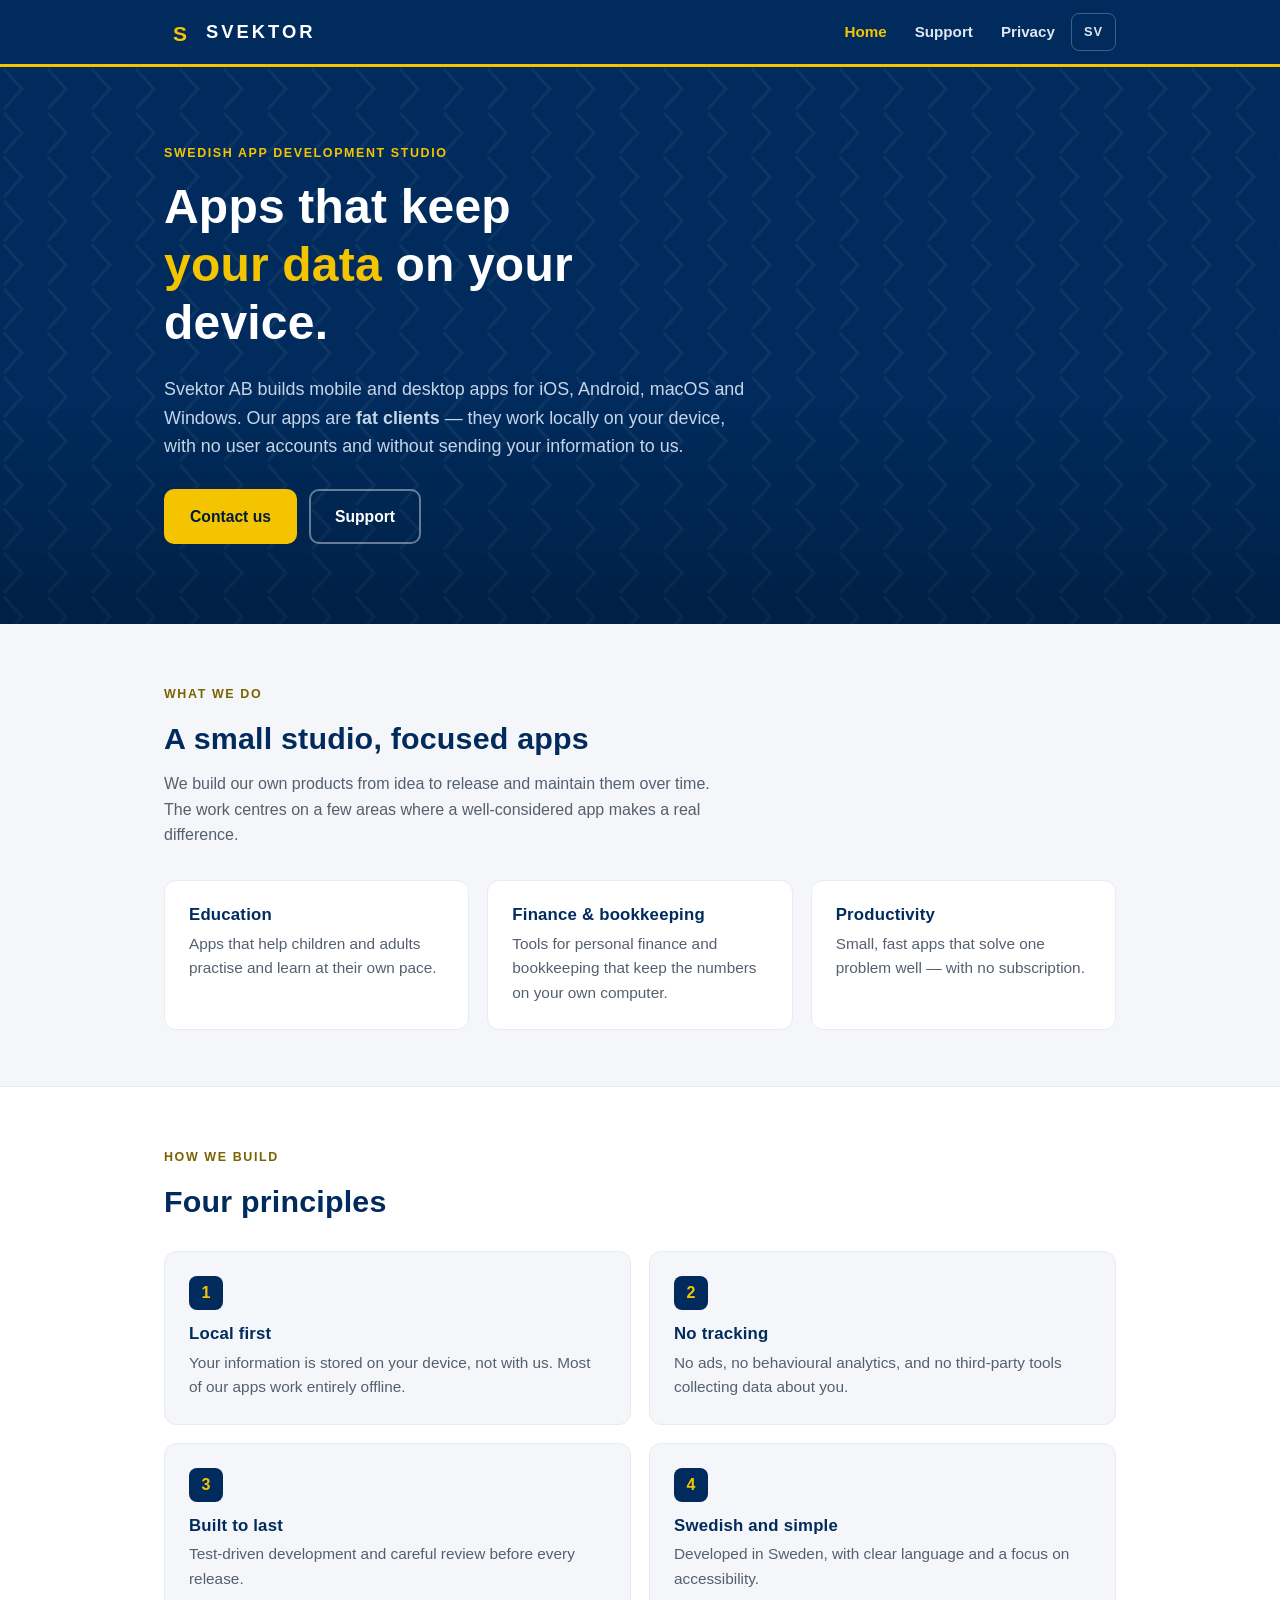
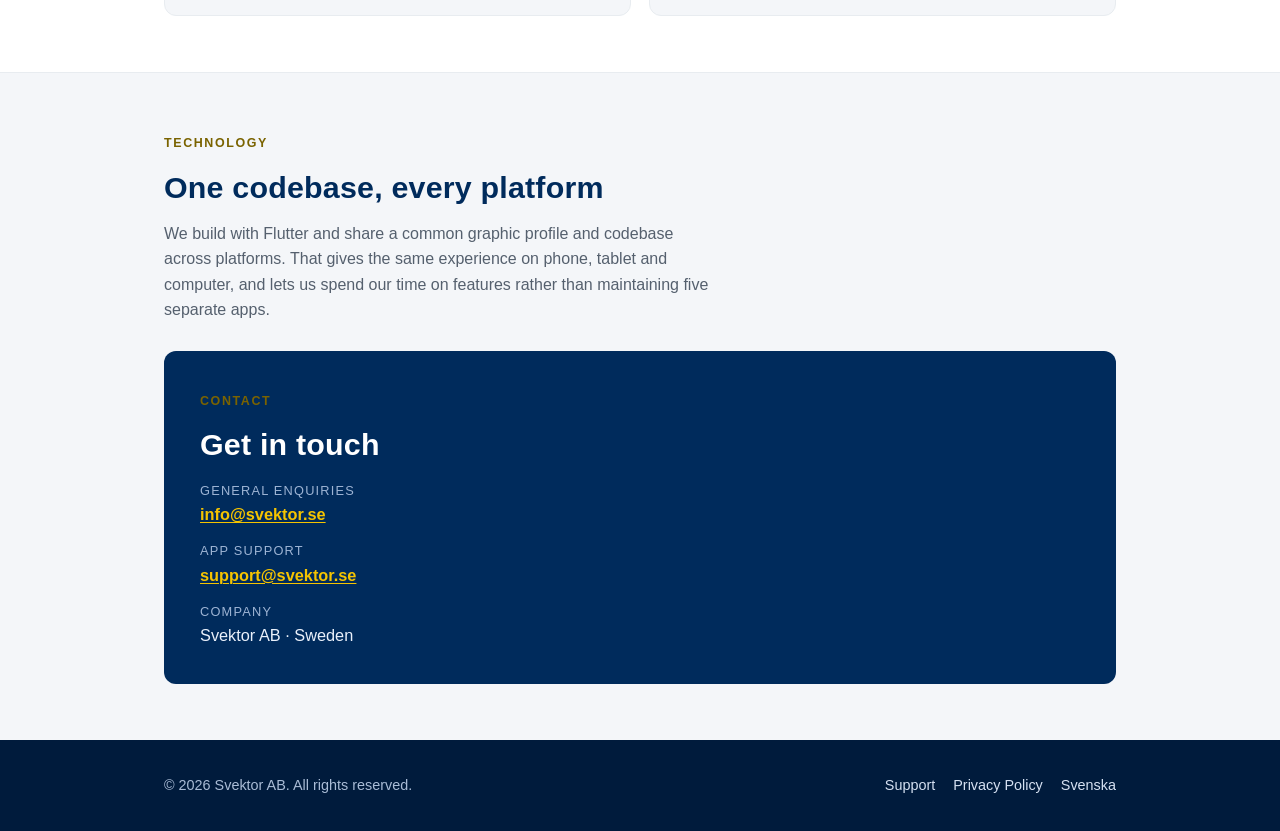
==== en/index.html @ 7b8a9fdf "Bygg om svektor.se till professionell företagssajt Ersätter platshållarsidan med en flersidig, tvåsp" ====
<!DOCTYPE html>
<html lang="en">
<head>
<meta charset="UTF-8">
<meta name="viewport" content="width=device-width, initial-scale=1">
<title>Svektor AB — App Development Studio</title>
<meta name="description" content="Svektor AB is a Swedish app development studio. We build mobile and desktop apps that run locally on your device — no accounts, no tracking, no cloud.">
<link rel="canonical" href="https://svektor.se/en/">
<link rel="icon" href="/favicon.svg" type="image/svg+xml">
<link rel="alternate" hreflang="sv" href="https://svektor.se/">
<link rel="alternate" hreflang="en" href="https://svektor.se/en/">
<link rel="stylesheet" href="/assets/style.css">
<meta property="og:title" content="Svektor AB — App Development Studio">
<meta property="og:description" content="A Swedish app development studio. Apps that run locally on your device — no accounts, no tracking.">
<meta property="og:type" content="website">
<meta property="og:url" content="https://svektor.se/en/">
<meta property="og:locale" content="en_GB">
</head>
<body>

<header class="site-header">
  <div class="wrap">
    <a class="brand" href="/en/" aria-label="Svektor AB, home">
      <img class="brand-mark" src="/favicon.svg" alt="" width="32" height="32">
      <span class="brand-name">SVEKTOR</span>
    </a>
    <nav class="site-nav" aria-label="Main menu">
      <a href="/en/" aria-current="page">Home</a>
      <a href="/en/support.html">Support</a>
      <a href="/en/privacy.html">Privacy</a>
      <a class="lang" href="/" hreflang="sv">SV</a>
    </nav>
  </div>
</header>

<main>
  <section class="hero">
    <div class="wrap">
      <span class="eyebrow">Swedish app development studio</span>
      <h1>Apps that keep <span class="accent">your data</span> on your device.</h1>
      <p>
        Svektor AB builds mobile and desktop apps for iOS, Android, macOS and Windows.
        Our apps are <strong>fat clients</strong> — they work locally on your device,
        with no user accounts and without sending your information to us.
      </p>
      <div class="cta-row">
        <a class="btn btn-primary" href="mailto:info@svektor.se">Contact us</a>
        <a class="btn btn-ghost" href="/en/support.html">Support</a>
      </div>
    </div>
  </section>

  <section>
    <div class="wrap">
      <span class="eyebrow">What we do</span>
      <h2>A small studio, focused apps</h2>
      <p class="section-lead">
        We build our own products from idea to release and maintain them over time. The
        work centres on a few areas where a well-considered app makes a real difference.
      </p>
      <div class="grid">
        <div class="card">
          <h3>Education</h3>
          <p>Apps that help children and adults practise and learn at their own pace.</p>
        </div>
        <div class="card">
          <h3>Finance &amp; bookkeeping</h3>
          <p>Tools for personal finance and bookkeeping that keep the numbers on your own computer.</p>
        </div>
        <div class="card">
          <h3>Productivity</h3>
          <p>Small, fast apps that solve one problem well — with no subscription.</p>
        </div>
      </div>
    </div>
  </section>

  <section class="tint">
    <div class="wrap">
      <span class="eyebrow">How we build</span>
      <h2>Four principles</h2>
      <div class="grid two">
        <div class="card">
          <span class="num">1</span>
          <h3>Local first</h3>
          <p>Your information is stored on your device, not with us. Most of our apps work entirely offline.</p>
        </div>
        <div class="card">
          <span class="num">2</span>
          <h3>No tracking</h3>
          <p>No ads, no behavioural analytics, and no third-party tools collecting data about you.</p>
        </div>
        <div class="card">
          <span class="num">3</span>
          <h3>Built to last</h3>
          <p>Test-driven development and careful review before every release.</p>
        </div>
        <div class="card">
          <span class="num">4</span>
          <h3>Swedish and simple</h3>
          <p>Developed in Sweden, with clear language and a focus on accessibility.</p>
        </div>
      </div>
    </div>
  </section>

  <section>
    <div class="wrap">
      <span class="eyebrow">Technology</span>
      <h2>One codebase, every platform</h2>
      <p class="section-lead">
        We build with Flutter and share a common graphic profile and codebase across
        platforms. That gives the same experience on phone, tablet and computer, and lets
        us spend our time on features rather than maintaining five separate apps.
      </p>

      <div class="contact-box">
        <span class="eyebrow">Contact</span>
        <h2>Get in touch</h2>
        <div class="contact-list">
          <div><span>General enquiries</span><a href="mailto:info@svektor.se">info@svektor.se</a></div>
          <div><span>App support</span><a href="mailto:support@svektor.se">support@svektor.se</a></div>
          <div><span>Company</span>Svektor AB · Sweden</div>
        </div>
      </div>
    </div>
  </section>
</main>

<footer class="site-footer">
  <div class="wrap">
    <span>© 2026 Svektor AB. All rights reserved.</span>
    <nav aria-label="Footer">
      <a href="/en/support.html">Support</a>
      <a href="/en/privacy.html">Privacy Policy</a>
      <a href="/">Svenska</a>
    </nav>
  </div>
</footer>

</body>
</html>
---- assets/style.css ----
/* Svektor AB — company site
   Graphic profile shared with the apps:
   navy #002B5C, signal yellow #F5C400, off-white #F4F6F9, hairline #E8ECF0 */

:root {
  --navy: #002B5C;
  --navy-deep: #001B3C;
  --yellow: #F5C400;
  --ink: #1A2431;
  --muted: #55606E;
  --bg: #F4F6F9;
  --card: #FFFFFF;
  --line: #E8ECF0;
  --radius: 12px;
  --maxw: 1000px;
  --font: -apple-system, BlinkMacSystemFont, "Segoe UI", Roboto, Helvetica, Arial, sans-serif;
  color-scheme: light;
}

* { box-sizing: border-box; }

html { scroll-behavior: smooth; }

body {
  margin: 0;
  font-family: var(--font);
  color: var(--ink);
  background: var(--bg);
  line-height: 1.6;
  -webkit-font-smoothing: antialiased;
}

h1, h2, h3 {
  line-height: 1.2;
  font-weight: 800;
  letter-spacing: 0.2px;
  color: var(--navy);
  margin: 0 0 .5em;
}

h1 { font-size: clamp(1.9rem, 4.5vw, 3rem); }
h2 { font-size: clamp(1.35rem, 2.8vw, 1.9rem); }
h3 { font-size: 1.05rem; }

p { margin: 0 0 1rem; }

a { color: var(--navy); text-decoration-thickness: 1px; text-underline-offset: 2px; }
a:hover { color: #003c82; }

:focus-visible {
  outline: 3px solid var(--yellow);
  outline-offset: 2px;
  border-radius: 3px;
}

.wrap { max-width: var(--maxw); margin: 0 auto; padding: 0 24px; }

.eyebrow {
  display: inline-block;
  font-size: .78rem;
  font-weight: 800;
  letter-spacing: 1.6px;
  text-transform: uppercase;
  color: #7a6300;
  margin-bottom: .9rem;
}
.hero .eyebrow { color: var(--yellow); }

/* ---------- Header ---------- */
.site-header {
  position: sticky;
  top: 0;
  z-index: 20;
  background: var(--navy);
  border-bottom: 3px solid var(--yellow);
}
.site-header .wrap {
  display: flex;
  align-items: center;
  justify-content: space-between;
  gap: 16px;
  min-height: 64px;
  flex-wrap: wrap;
}
.brand {
  display: inline-flex;
  align-items: center;
  gap: 10px;
  text-decoration: none;
}
.brand-mark { width: 32px; height: 32px; display: block; border-radius: 8px; }
.brand-name {
  color: #fff;
  font-weight: 800;
  font-size: 1.15rem;
  letter-spacing: 3px;
}
.site-nav {
  display: flex;
  align-items: center;
  gap: 4px;
  flex-wrap: wrap;
}
.site-nav a {
  color: #dfe7f2;
  text-decoration: none;
  font-weight: 600;
  font-size: .95rem;
  padding: 8px 12px;
  border-radius: 8px;
}
.site-nav a:hover { color: #fff; background: rgba(255,255,255,.08); }
.site-nav a[aria-current="page"] { color: var(--yellow); }
.site-nav a.lang {
  border: 1px solid rgba(255,255,255,.25);
  letter-spacing: 1px;
  font-size: .8rem;
}

/* ---------- Hero ---------- */
.hero {
  background: var(--navy);
  background-image:
    linear-gradient(180deg, rgba(0,0,0,0) 60%, rgba(0,0,0,.25)),
    url("data:image/svg+xml,%3Csvg xmlns='http://www.w3.org/2000/svg' width='44' height='44'%3E%3Cpath d='M4 2l18 20L4 42' fill='none' stroke='%23ffffff' stroke-opacity='0.05' stroke-width='3'/%3E%3C/svg%3E");
  color: #eaf1fb;
  padding: 72px 0 80px;
}
.hero h1 { color: #fff; max-width: 16ch; }
.hero h1 .accent { color: var(--yellow); }
.hero p {
  font-size: 1.12rem;
  color: #c6d4e8;
  max-width: 60ch;
}
.cta-row {
  display: flex;
  flex-wrap: wrap;
  gap: 12px;
  margin-top: 28px;
}
.btn {
  display: inline-block;
  padding: 13px 24px;
  border-radius: 10px;
  font-weight: 700;
  font-size: .98rem;
  text-decoration: none;
  border: 2px solid transparent;
}
.btn-primary { background: var(--yellow); color: var(--navy-deep); }
.btn-primary:hover { background: #ffd21f; color: var(--navy-deep); }
.btn-ghost { border-color: rgba(255,255,255,.4); color: #fff; }
.btn-ghost:hover { border-color: #fff; background: rgba(255,255,255,.08); color: #fff; }

/* ---------- Sections ---------- */
section { padding: 56px 0; }
section.tint { background: #fff; border-block: 1px solid var(--line); }
.section-lead { max-width: 62ch; color: var(--muted); }

.grid {
  display: grid;
  gap: 18px;
  grid-template-columns: repeat(auto-fit, minmax(240px, 1fr));
  margin-top: 32px;
}
.grid.two { grid-template-columns: repeat(2, 1fr); }
@media (max-width: 620px) { .grid.two { grid-template-columns: 1fr; } }
.card {
  background: var(--card);
  border: 1px solid var(--line);
  border-radius: var(--radius);
  padding: 24px;
}
section.tint .card { background: var(--bg); }
.card h3 { margin-bottom: .4rem; }
.card p { color: var(--muted); margin: 0; font-size: .96rem; }
.card .num {
  display: inline-flex;
  align-items: center;
  justify-content: center;
  width: 34px; height: 34px;
  border-radius: 8px;
  background: var(--navy);
  color: var(--yellow);
  font-weight: 800;
  margin-bottom: 14px;
}

/* ---------- Contact ---------- */
.contact-box {
  background: var(--navy);
  color: #eaf1fb;
  border-radius: var(--radius);
  padding: 36px;
  margin-top: 28px;
}
.contact-box h2 { color: #fff; }
.contact-box a { color: var(--yellow); font-weight: 700; }
.contact-list { display: grid; gap: 14px; margin-top: 18px; }
.contact-list div { font-size: 1.02rem; }
.contact-list span { display: block; font-size: .8rem; letter-spacing: 1.2px; text-transform: uppercase; color: #9db4d4; }

/* ---------- Prose (support / privacy) ---------- */
.prose { max-width: 74ch; }
.prose h2 { margin-top: 2.2rem; }
.prose h3 { margin-top: 1.6rem; color: var(--ink); }
.prose ul { padding-left: 1.2rem; }
.prose li { margin-bottom: .4rem; }
.prose .updated {
  font-size: .9rem;
  color: var(--muted);
  border-left: 3px solid var(--yellow);
  padding-left: 12px;
}
.callout {
  background: #fff;
  border: 1px solid var(--line);
  border-left: 4px solid var(--yellow);
  border-radius: 8px;
  padding: 16px 18px;
  margin: 1.5rem 0;
}
.callout p { margin: 0; color: var(--muted); }

/* ---------- Footer ---------- */
.site-footer {
  background: var(--navy-deep);
  color: #a9bcd6;
  padding: 34px 0;
  font-size: .9rem;
}
.site-footer .wrap {
  display: flex;
  flex-wrap: wrap;
  gap: 10px 24px;
  align-items: center;
  justify-content: space-between;
}
.site-footer a { color: #d5e1f2; text-decoration: none; }
.site-footer a:hover { text-decoration: underline; }
.site-footer nav { display: flex; gap: 18px; flex-wrap: wrap; }

@media (max-width: 560px) {
  .brand-name { letter-spacing: 2px; font-size: 1.05rem; }
  section { padding: 44px 0; }
  .hero { padding: 56px 0 60px; }
  .contact-box, .card { padding: 20px; }
}

@media (prefers-reduced-motion: reduce) {
  html { scroll-behavior: auto; }
}
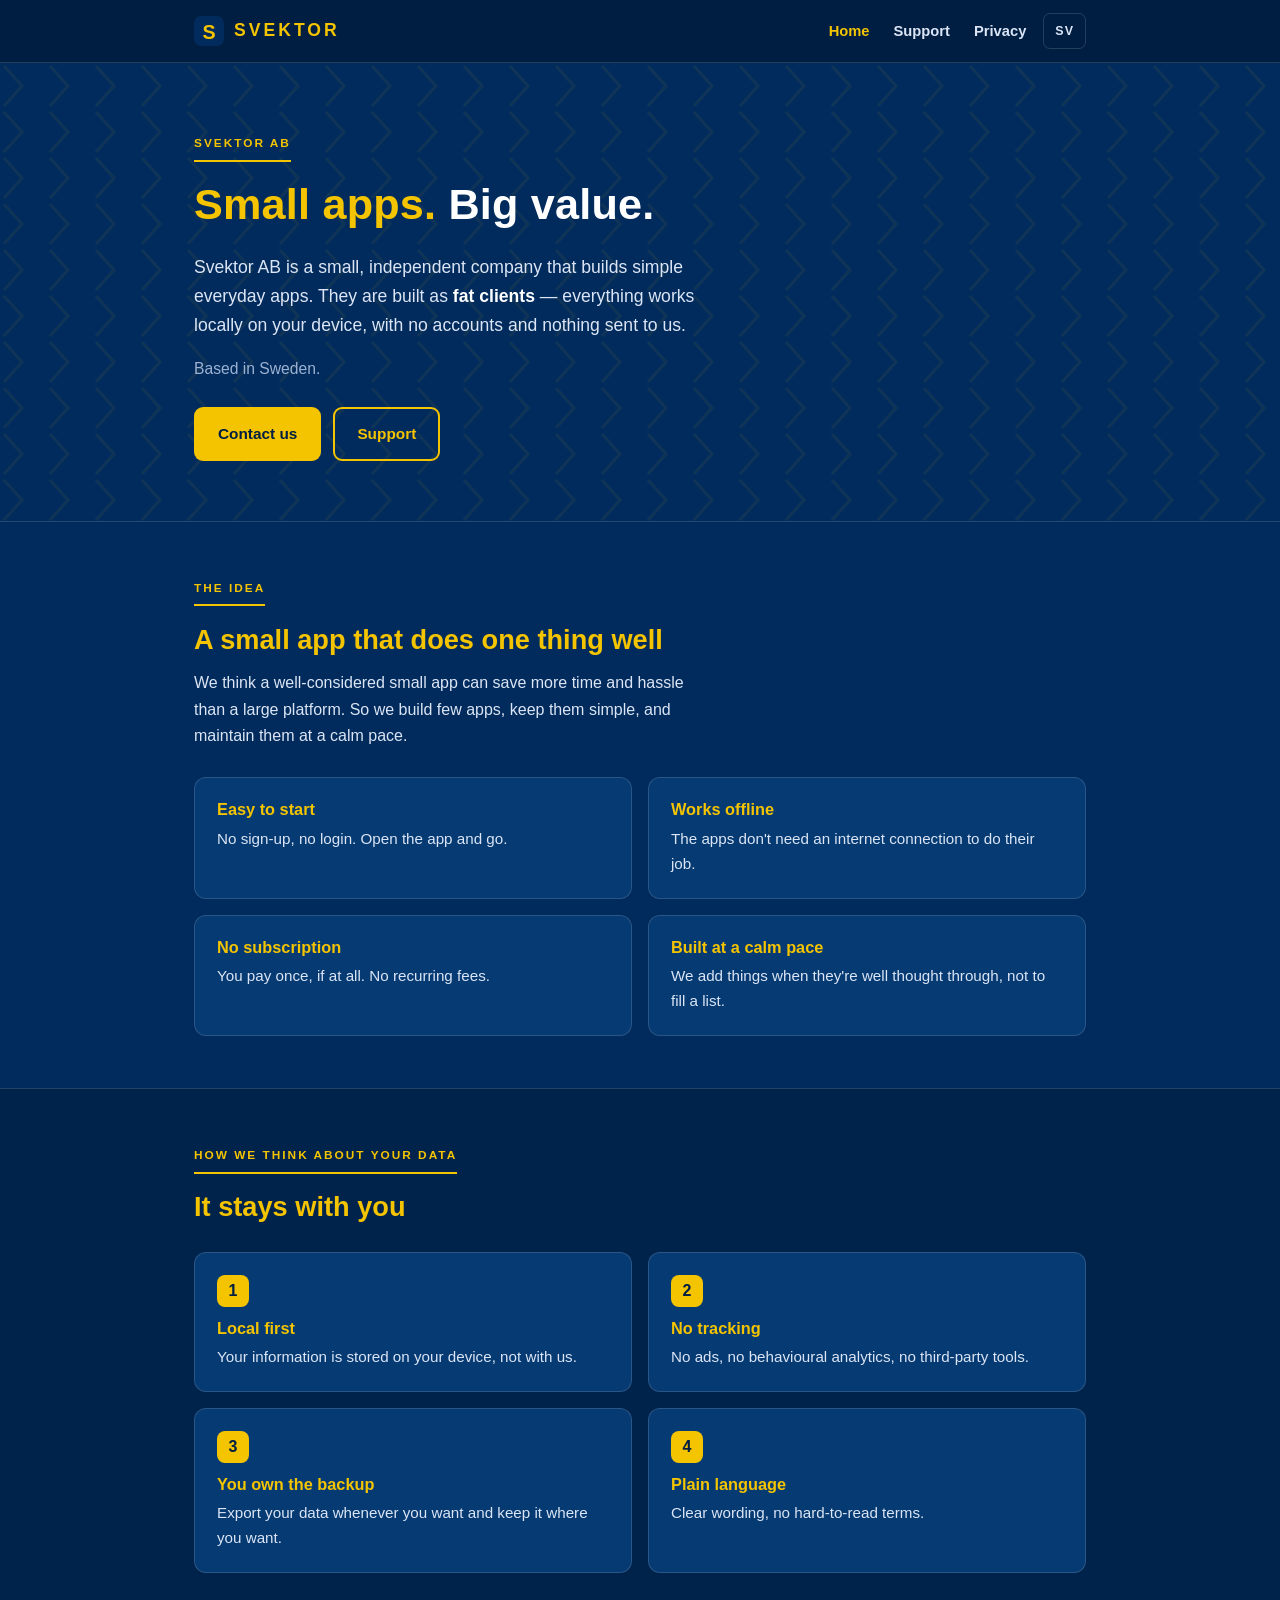
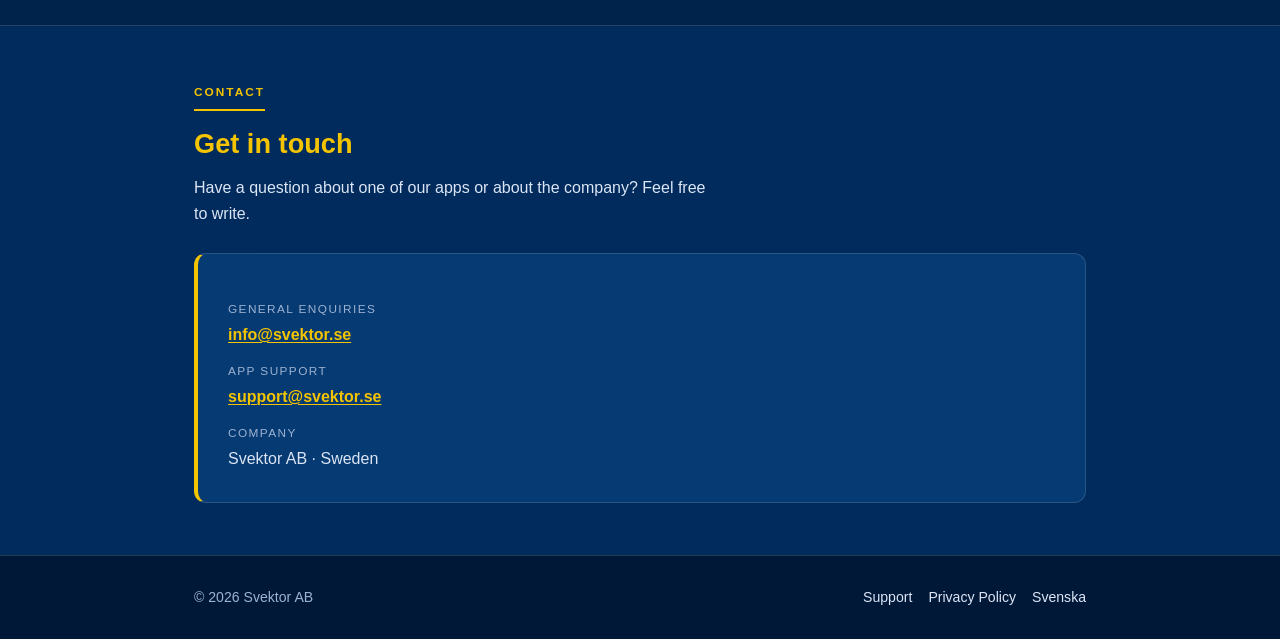
==== commit 0762f7e4: "Gör om sajten: navy/gul appprofil, anspråkslös ton, inga appnamn - Hela sajten på marinblå bakgrund " ====
--- a/en/index.html
+++ b/en/index.html
@@ -3,15 +3,15 @@
 <head>
 <meta charset="UTF-8">
 <meta name="viewport" content="width=device-width, initial-scale=1">
-<title>Svektor AB — App Development Studio</title>
-<meta name="description" content="Svektor AB is a Swedish app development studio. We build mobile and desktop apps that run locally on your device — no accounts, no tracking, no cloud.">
+<title>Svektor AB — Small apps, big value</title>
+<meta name="description" content="Svektor AB is a small, independent company that builds small apps. They run locally on your device — no accounts, no tracking, no cloud.">
 <link rel="canonical" href="https://svektor.se/en/">
 <link rel="icon" href="/favicon.svg" type="image/svg+xml">
 <link rel="alternate" hreflang="sv" href="https://svektor.se/">
 <link rel="alternate" hreflang="en" href="https://svektor.se/en/">
 <link rel="stylesheet" href="/assets/style.css">
-<meta property="og:title" content="Svektor AB — App Development Studio">
-<meta property="og:description" content="A Swedish app development studio. Apps that run locally on your device — no accounts, no tracking.">
+<meta property="og:title" content="Svektor AB — Small apps, big value">
+<meta property="og:description" content="A small, independent company that builds small apps. Everything runs locally on your device.">
 <meta property="og:type" content="website">
 <meta property="og:url" content="https://svektor.se/en/">
 <meta property="og:locale" content="en_GB">
@@ -21,7 +21,7 @@
 <header class="site-header">
   <div class="wrap">
     <a class="brand" href="/en/" aria-label="Svektor AB, home">
-      <img class="brand-mark" src="/favicon.svg" alt="" width="32" height="32">
+      <img class="brand-mark" src="/favicon.svg" alt="" width="30" height="30">
       <span class="brand-name">SVEKTOR</span>
     </a>
     <nav class="site-nav" aria-label="Main menu">
@@ -36,13 +36,14 @@
 <main>
   <section class="hero">
     <div class="wrap">
-      <span class="eyebrow">Swedish app development studio</span>
-      <h1>Apps that keep <span class="accent">your data</span> on your device.</h1>
+      <span class="eyebrow">Svektor AB</span>
+      <h1>Small apps. <span class="accent">Big value.</span></h1>
       <p>
-        Svektor AB builds mobile and desktop apps for iOS, Android, macOS and Windows.
-        Our apps are <strong>fat clients</strong> — they work locally on your device,
-        with no user accounts and without sending your information to us.
+        Svektor AB is a small, independent company that builds simple everyday apps.
+        They are built as <strong>fat clients</strong> — everything works locally on
+        your device, with no accounts and nothing sent to us.
       </p>
+      <p class="sub">Based in Sweden.</p>
       <div class="cta-row">
         <a class="btn btn-primary" href="mailto:info@svektor.se">Contact us</a>
         <a class="btn btn-ghost" href="/en/support.html">Support</a>
@@ -52,53 +53,57 @@
 
   <section>
     <div class="wrap">
-      <span class="eyebrow">What we do</span>
-      <h2>A small studio, focused apps</h2>
+      <span class="eyebrow">The idea</span>
+      <h2>A small app that does one thing well</h2>
       <p class="section-lead">
-        We build our own products from idea to release and maintain them over time. The
-        work centres on a few areas where a well-considered app makes a real difference.
+        We think a well-considered small app can save more time and hassle than a large
+        platform. So we build few apps, keep them simple, and maintain them at a calm pace.
       </p>
-      <div class="grid">
+      <div class="grid two">
         <div class="card">
-          <h3>Education</h3>
-          <p>Apps that help children and adults practise and learn at their own pace.</p>
+          <h3>Easy to start</h3>
+          <p>No sign-up, no login. Open the app and go.</p>
         </div>
         <div class="card">
-          <h3>Finance &amp; bookkeeping</h3>
-          <p>Tools for personal finance and bookkeeping that keep the numbers on your own computer.</p>
+          <h3>Works offline</h3>
+          <p>The apps don't need an internet connection to do their job.</p>
         </div>
         <div class="card">
-          <h3>Productivity</h3>
-          <p>Small, fast apps that solve one problem well — with no subscription.</p>
+          <h3>No subscription</h3>
+          <p>You pay once, if at all. No recurring fees.</p>
+        </div>
+        <div class="card">
+          <h3>Built at a calm pace</h3>
+          <p>We add things when they're well thought through, not to fill a list.</p>
         </div>
       </div>
     </div>
   </section>
 
-  <section class="tint">
+  <section class="alt">
     <div class="wrap">
-      <span class="eyebrow">How we build</span>
-      <h2>Four principles</h2>
+      <span class="eyebrow">How we think about your data</span>
+      <h2>It stays with you</h2>
       <div class="grid two">
         <div class="card">
           <span class="num">1</span>
           <h3>Local first</h3>
-          <p>Your information is stored on your device, not with us. Most of our apps work entirely offline.</p>
+          <p>Your information is stored on your device, not with us.</p>
         </div>
         <div class="card">
           <span class="num">2</span>
           <h3>No tracking</h3>
-          <p>No ads, no behavioural analytics, and no third-party tools collecting data about you.</p>
+          <p>No ads, no behavioural analytics, no third-party tools.</p>
         </div>
         <div class="card">
           <span class="num">3</span>
-          <h3>Built to last</h3>
-          <p>Test-driven development and careful review before every release.</p>
+          <h3>You own the backup</h3>
+          <p>Export your data whenever you want and keep it where you want.</p>
         </div>
         <div class="card">
           <span class="num">4</span>
-          <h3>Swedish and simple</h3>
-          <p>Developed in Sweden, with clear language and a focus on accessibility.</p>
+          <h3>Plain language</h3>
+          <p>Clear wording, no hard-to-read terms.</p>
         </div>
       </div>
     </div>
@@ -106,17 +111,10 @@
 
   <section>
     <div class="wrap">
-      <span class="eyebrow">Technology</span>
-      <h2>One codebase, every platform</h2>
-      <p class="section-lead">
-        We build with Flutter and share a common graphic profile and codebase across
-        platforms. That gives the same experience on phone, tablet and computer, and lets
-        us spend our time on features rather than maintaining five separate apps.
-      </p>
-
+      <span class="eyebrow">Contact</span>
+      <h2>Get in touch</h2>
+      <p class="section-lead">Have a question about one of our apps or about the company? Feel free to write.</p>
       <div class="contact-box">
-        <span class="eyebrow">Contact</span>
-        <h2>Get in touch</h2>
         <div class="contact-list">
           <div><span>General enquiries</span><a href="mailto:info@svektor.se">info@svektor.se</a></div>
           <div><span>App support</span><a href="mailto:support@svektor.se">support@svektor.se</a></div>
@@ -129,7 +127,7 @@
 
 <footer class="site-footer">
   <div class="wrap">
-    <span>© 2026 Svektor AB. All rights reserved.</span>
+    <span>© 2026 Svektor AB</span>
     <nav aria-label="Footer">
       <a href="/en/support.html">Support</a>
       <a href="/en/privacy.html">Privacy Policy</a>
--- a/assets/style.css
+++ b/assets/style.css
@@ -1,253 +1,232 @@
 /* Svektor AB — company site
-   Graphic profile shared with the apps:
-   navy #002B5C, signal yellow #F5C400, off-white #F4F6F9, hairline #E8ECF0 */
+   Same profile as the apps: navy background, signal-yellow text/accents. */
 
 :root {
-  --navy: #002B5C;
-  --navy-deep: #001B3C;
-  --yellow: #F5C400;
-  --ink: #1A2431;
-  --muted: #55606E;
-  --bg: #F4F6F9;
-  --card: #FFFFFF;
-  --line: #E8ECF0;
+  --navy:      #002B5C;   /* page background — Försvarsmakten-inspired */
+  --navy-deep: #001E42;   /* header */
+  --navy-dark: #001838;   /* footer */
+  --navy-alt:  #00234C;   /* alternating section */
+  --surface:   #063A72;   /* cards / raised */
+  --surface-2: #0B4A8A;   /* card hover */
+  --yellow:    #F5C400;   /* signal yellow — headings & accents */
+  --yellow-hi: #FFD21F;
+  --text:      #DBE5F5;   /* body text on navy */
+  --text-dim:  #9DB2D2;
+  --line:      rgba(255, 255, 255, 0.14);
   --radius: 12px;
-  --maxw: 1000px;
+  --maxw: 940px;
   --font: -apple-system, BlinkMacSystemFont, "Segoe UI", Roboto, Helvetica, Arial, sans-serif;
-  color-scheme: light;
+  color-scheme: dark;
 }
 
 * { box-sizing: border-box; }
-
 html { scroll-behavior: smooth; }
 
 body {
   margin: 0;
   font-family: var(--font);
-  color: var(--ink);
-  background: var(--bg);
-  line-height: 1.6;
+  color: var(--text);
+  background: var(--navy);
+  line-height: 1.65;
   -webkit-font-smoothing: antialiased;
 }
 
 h1, h2, h3 {
   line-height: 1.2;
   font-weight: 800;
-  letter-spacing: 0.2px;
-  color: var(--navy);
+  color: var(--yellow);
   margin: 0 0 .5em;
 }
-
-h1 { font-size: clamp(1.9rem, 4.5vw, 3rem); }
-h2 { font-size: clamp(1.35rem, 2.8vw, 1.9rem); }
-h3 { font-size: 1.05rem; }
+h1 { font-size: clamp(1.8rem, 4.2vw, 2.7rem); letter-spacing: .2px; }
+h2 { font-size: clamp(1.3rem, 2.6vw, 1.7rem); }
+h3 { font-size: 1.02rem; color: var(--yellow); }
 
 p { margin: 0 0 1rem; }
-
-a { color: var(--navy); text-decoration-thickness: 1px; text-underline-offset: 2px; }
-a:hover { color: #003c82; }
-
-:focus-visible {
-  outline: 3px solid var(--yellow);
-  outline-offset: 2px;
-  border-radius: 3px;
-}
+strong { color: #fff; }
+
+a { color: var(--yellow); text-decoration-thickness: 1px; text-underline-offset: 2px; }
+a:hover { color: var(--yellow-hi); }
+
+:focus-visible { outline: 3px solid var(--yellow); outline-offset: 2px; border-radius: 3px; }
 
 .wrap { max-width: var(--maxw); margin: 0 auto; padding: 0 24px; }
 
 .eyebrow {
   display: inline-block;
-  font-size: .78rem;
+  font-size: .74rem;
   font-weight: 800;
-  letter-spacing: 1.6px;
+  letter-spacing: 2px;
   text-transform: uppercase;
-  color: #7a6300;
-  margin-bottom: .9rem;
-}
-.hero .eyebrow { color: var(--yellow); }
+  color: var(--yellow);
+  padding-bottom: 6px;
+  border-bottom: 2px solid var(--yellow);
+  margin-bottom: 1.1rem;
+}
 
 /* ---------- Header ---------- */
 .site-header {
   position: sticky;
   top: 0;
   z-index: 20;
-  background: var(--navy);
-  border-bottom: 3px solid var(--yellow);
+  background: var(--navy-deep);
+  border-bottom: 1px solid var(--line);
 }
 .site-header .wrap {
   display: flex;
   align-items: center;
   justify-content: space-between;
-  gap: 16px;
-  min-height: 64px;
+  gap: 14px;
+  min-height: 62px;
   flex-wrap: wrap;
 }
-.brand {
-  display: inline-flex;
-  align-items: center;
-  gap: 10px;
-  text-decoration: none;
-}
-.brand-mark { width: 32px; height: 32px; display: block; border-radius: 8px; }
-.brand-name {
-  color: #fff;
-  font-weight: 800;
-  font-size: 1.15rem;
-  letter-spacing: 3px;
-}
-.site-nav {
-  display: flex;
-  align-items: center;
-  gap: 4px;
-  flex-wrap: wrap;
-}
+.brand { display: inline-flex; align-items: center; gap: 10px; text-decoration: none; }
+.brand-mark { width: 30px; height: 30px; display: block; border-radius: 7px; }
+.brand-name { color: var(--yellow); font-weight: 800; font-size: 1.1rem; letter-spacing: 3px; }
+.site-nav { display: flex; align-items: center; gap: 2px; flex-wrap: wrap; }
 .site-nav a {
-  color: #dfe7f2;
+  color: var(--text);
   text-decoration: none;
   font-weight: 600;
-  font-size: .95rem;
-  padding: 8px 12px;
-  border-radius: 8px;
-}
-.site-nav a:hover { color: #fff; background: rgba(255,255,255,.08); }
+  font-size: .92rem;
+  padding: 7px 11px;
+  border-radius: 7px;
+}
+.site-nav a:hover { color: #fff; background: rgba(255, 255, 255, 0.07); }
 .site-nav a[aria-current="page"] { color: var(--yellow); }
-.site-nav a.lang {
-  border: 1px solid rgba(255,255,255,.25);
-  letter-spacing: 1px;
-  font-size: .8rem;
-}
+.site-nav a.lang { border: 1px solid var(--line); letter-spacing: 1px; font-size: .78rem; margin-left: 4px; }
 
 /* ---------- Hero ---------- */
 .hero {
-  background: var(--navy);
   background-image:
-    linear-gradient(180deg, rgba(0,0,0,0) 60%, rgba(0,0,0,.25)),
-    url("data:image/svg+xml,%3Csvg xmlns='http://www.w3.org/2000/svg' width='44' height='44'%3E%3Cpath d='M4 2l18 20L4 42' fill='none' stroke='%23ffffff' stroke-opacity='0.05' stroke-width='3'/%3E%3C/svg%3E");
-  color: #eaf1fb;
-  padding: 72px 0 80px;
-}
-.hero h1 { color: #fff; max-width: 16ch; }
-.hero h1 .accent { color: var(--yellow); }
-.hero p {
-  font-size: 1.12rem;
-  color: #c6d4e8;
-  max-width: 60ch;
-}
-.cta-row {
-  display: flex;
-  flex-wrap: wrap;
-  gap: 12px;
-  margin-top: 28px;
-}
+    url("data:image/svg+xml,%3Csvg xmlns='http://www.w3.org/2000/svg' width='46' height='46'%3E%3Cpath d='M4 3l18 20L4 43' fill='none' stroke='%23F5C400' stroke-opacity='0.06' stroke-width='3'/%3E%3C/svg%3E");
+  padding: 66px 0 60px;
+  border-bottom: 1px solid var(--line);
+}
+.hero h1 { max-width: 20ch; }
+.hero h1 .accent { color: #fff; }
+.hero p { font-size: 1.1rem; color: var(--text); max-width: 56ch; }
+.hero .sub { color: var(--text-dim); font-size: .98rem; }
+
+.cta-row { display: flex; flex-wrap: wrap; gap: 12px; margin-top: 26px; }
 .btn {
   display: inline-block;
-  padding: 13px 24px;
-  border-radius: 10px;
+  padding: 12px 22px;
+  border-radius: 9px;
   font-weight: 700;
-  font-size: .98rem;
+  font-size: .96rem;
   text-decoration: none;
   border: 2px solid transparent;
 }
 .btn-primary { background: var(--yellow); color: var(--navy-deep); }
-.btn-primary:hover { background: #ffd21f; color: var(--navy-deep); }
-.btn-ghost { border-color: rgba(255,255,255,.4); color: #fff; }
-.btn-ghost:hover { border-color: #fff; background: rgba(255,255,255,.08); color: #fff; }
+.btn-primary:hover { background: var(--yellow-hi); color: var(--navy-deep); }
+.btn-ghost { border-color: var(--yellow); color: var(--yellow); }
+.btn-ghost:hover { background: rgba(245, 196, 0, 0.1); color: var(--yellow-hi); }
 
 /* ---------- Sections ---------- */
-section { padding: 56px 0; }
-section.tint { background: #fff; border-block: 1px solid var(--line); }
-.section-lead { max-width: 62ch; color: var(--muted); }
+section { padding: 52px 0; }
+section.alt { background: var(--navy-alt); border-block: 1px solid var(--line); }
+.section-lead { max-width: 58ch; color: var(--text); }
 
 .grid {
   display: grid;
-  gap: 18px;
-  grid-template-columns: repeat(auto-fit, minmax(240px, 1fr));
-  margin-top: 32px;
+  gap: 16px;
+  grid-template-columns: repeat(auto-fit, minmax(230px, 1fr));
+  margin-top: 28px;
 }
 .grid.two { grid-template-columns: repeat(2, 1fr); }
 @media (max-width: 620px) { .grid.two { grid-template-columns: 1fr; } }
+
 .card {
-  background: var(--card);
+  background: var(--surface);
   border: 1px solid var(--line);
   border-radius: var(--radius);
-  padding: 24px;
-}
-section.tint .card { background: var(--bg); }
-.card h3 { margin-bottom: .4rem; }
-.card p { color: var(--muted); margin: 0; font-size: .96rem; }
+  padding: 22px;
+  transition: background .15s ease;
+}
+.card:hover { background: var(--surface-2); }
+.card h3 { margin-bottom: .35rem; }
+.card p { color: var(--text); margin: 0; font-size: .95rem; }
 .card .num {
   display: inline-flex;
   align-items: center;
   justify-content: center;
-  width: 34px; height: 34px;
+  width: 32px; height: 32px;
   border-radius: 8px;
-  background: var(--navy);
-  color: var(--yellow);
+  background: var(--yellow);
+  color: var(--navy-deep);
   font-weight: 800;
-  margin-bottom: 14px;
+  margin-bottom: 12px;
 }
 
 /* ---------- Contact ---------- */
 .contact-box {
-  background: var(--navy);
-  color: #eaf1fb;
+  background: var(--surface);
+  border: 1px solid var(--line);
+  border-left: 4px solid var(--yellow);
   border-radius: var(--radius);
-  padding: 36px;
-  margin-top: 28px;
-}
-.contact-box h2 { color: #fff; }
-.contact-box a { color: var(--yellow); font-weight: 700; }
-.contact-list { display: grid; gap: 14px; margin-top: 18px; }
-.contact-list div { font-size: 1.02rem; }
-.contact-list span { display: block; font-size: .8rem; letter-spacing: 1.2px; text-transform: uppercase; color: #9db4d4; }
+  padding: 30px;
+  margin-top: 26px;
+}
+.contact-list { display: grid; gap: 14px; margin-top: 16px; }
+.contact-list div { font-size: 1rem; }
+.contact-list span {
+  display: block;
+  font-size: .74rem;
+  letter-spacing: 1.4px;
+  text-transform: uppercase;
+  color: var(--text-dim);
+  margin-bottom: 2px;
+}
+.contact-list a { font-weight: 700; }
 
 /* ---------- Prose (support / privacy) ---------- */
-.prose { max-width: 74ch; }
-.prose h2 { margin-top: 2.2rem; }
-.prose h3 { margin-top: 1.6rem; color: var(--ink); }
+.prose { max-width: 68ch; }
+.prose h2 { margin-top: 2rem; }
+.prose h3 { margin-top: 1.5rem; color: #fff; }
 .prose ul { padding-left: 1.2rem; }
 .prose li { margin-bottom: .4rem; }
 .prose .updated {
   font-size: .9rem;
-  color: var(--muted);
+  color: var(--text-dim);
   border-left: 3px solid var(--yellow);
   padding-left: 12px;
 }
 .callout {
-  background: #fff;
+  background: var(--surface);
   border: 1px solid var(--line);
   border-left: 4px solid var(--yellow);
   border-radius: 8px;
   padding: 16px 18px;
-  margin: 1.5rem 0;
-}
-.callout p { margin: 0; color: var(--muted); }
+  margin: 1.4rem 0;
+}
+.callout p { margin: 0; color: var(--text); }
 
 /* ---------- Footer ---------- */
 .site-footer {
-  background: var(--navy-deep);
-  color: #a9bcd6;
-  padding: 34px 0;
-  font-size: .9rem;
+  background: var(--navy-dark);
+  border-top: 1px solid var(--line);
+  color: var(--text-dim);
+  padding: 30px 0;
+  font-size: .88rem;
 }
 .site-footer .wrap {
   display: flex;
   flex-wrap: wrap;
-  gap: 10px 24px;
+  gap: 10px 22px;
   align-items: center;
   justify-content: space-between;
 }
-.site-footer a { color: #d5e1f2; text-decoration: none; }
-.site-footer a:hover { text-decoration: underline; }
-.site-footer nav { display: flex; gap: 18px; flex-wrap: wrap; }
+.site-footer a { color: var(--text); text-decoration: none; }
+.site-footer a:hover { color: var(--yellow); }
+.site-footer nav { display: flex; gap: 16px; flex-wrap: wrap; }
 
 @media (max-width: 560px) {
-  .brand-name { letter-spacing: 2px; font-size: 1.05rem; }
-  section { padding: 44px 0; }
-  .hero { padding: 56px 0 60px; }
-  .contact-box, .card { padding: 20px; }
-}
-
+  .brand-name { letter-spacing: 2px; font-size: 1rem; }
+  section { padding: 40px 0; }
+  .hero { padding: 48px 0 44px; }
+  .contact-box, .card { padding: 18px; }
+}
 @media (prefers-reduced-motion: reduce) {
   html { scroll-behavior: auto; }
-}
+  .card { transition: none; }
+}
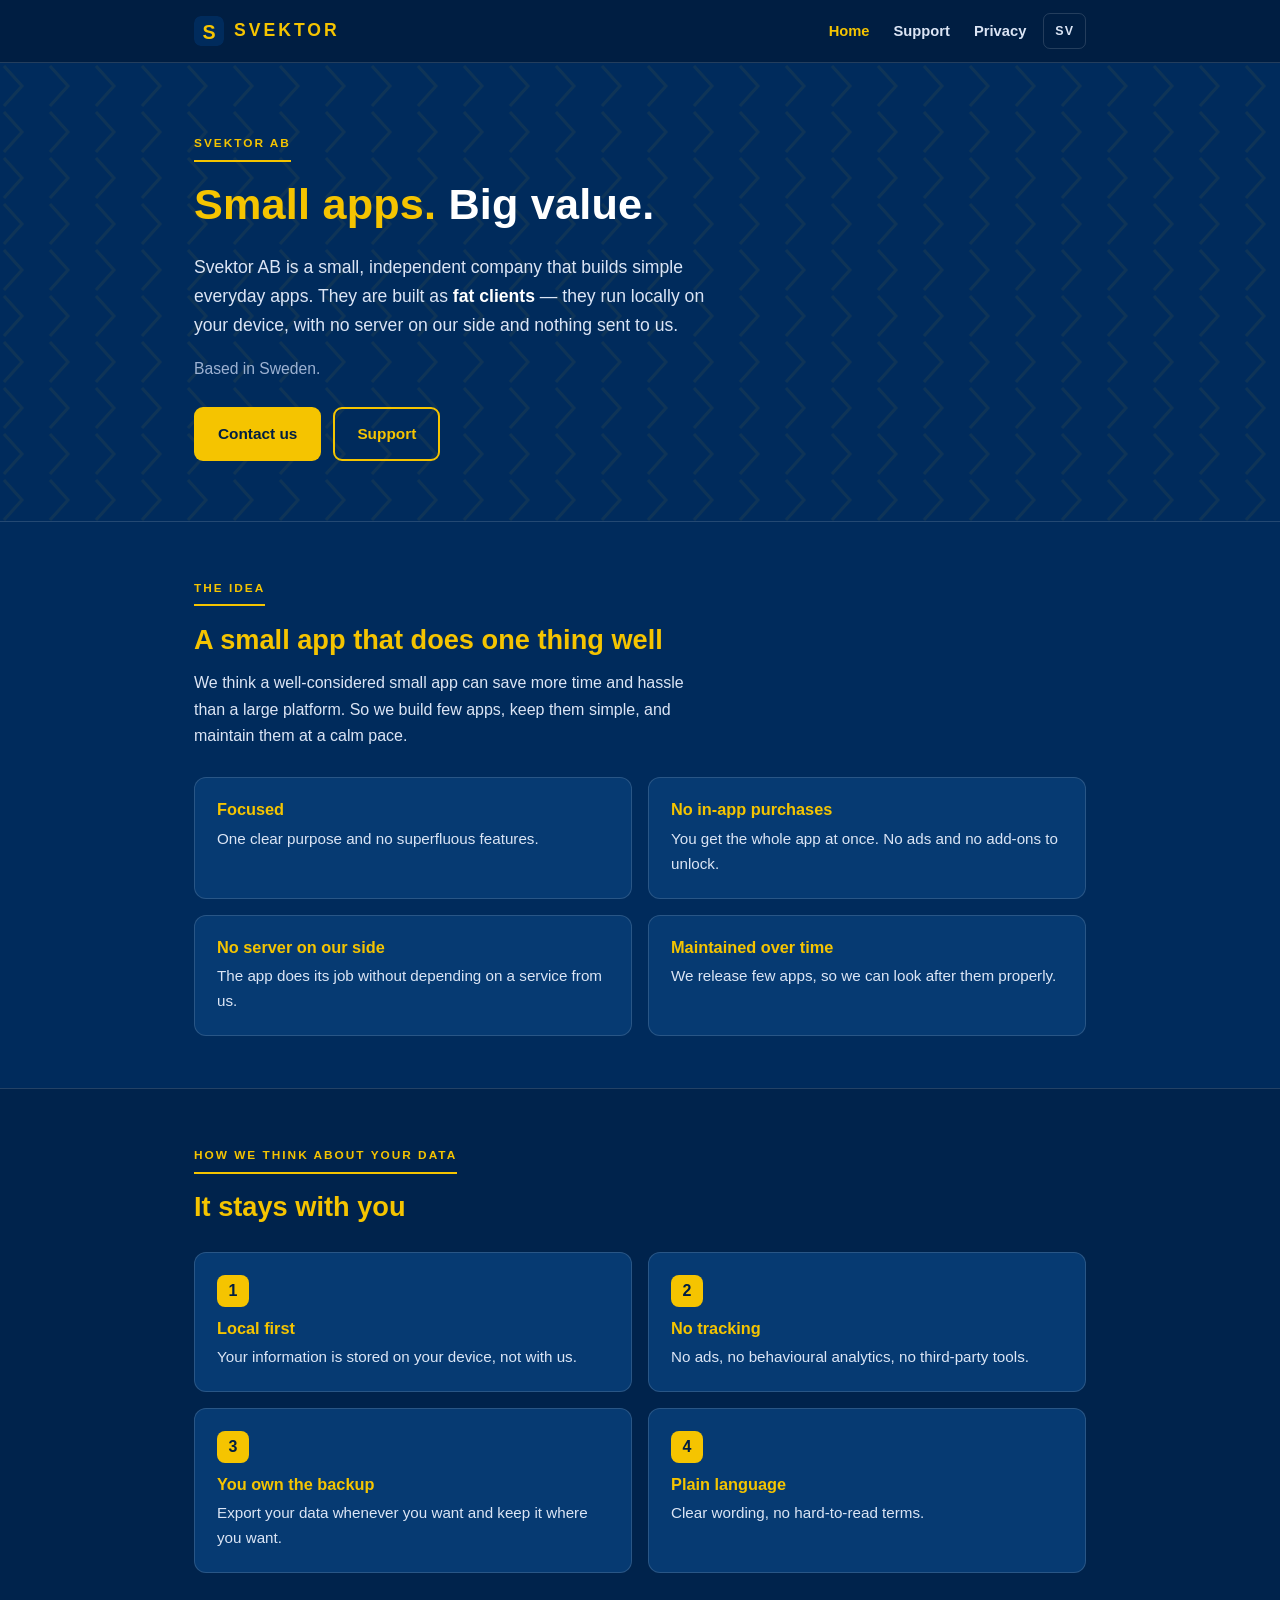
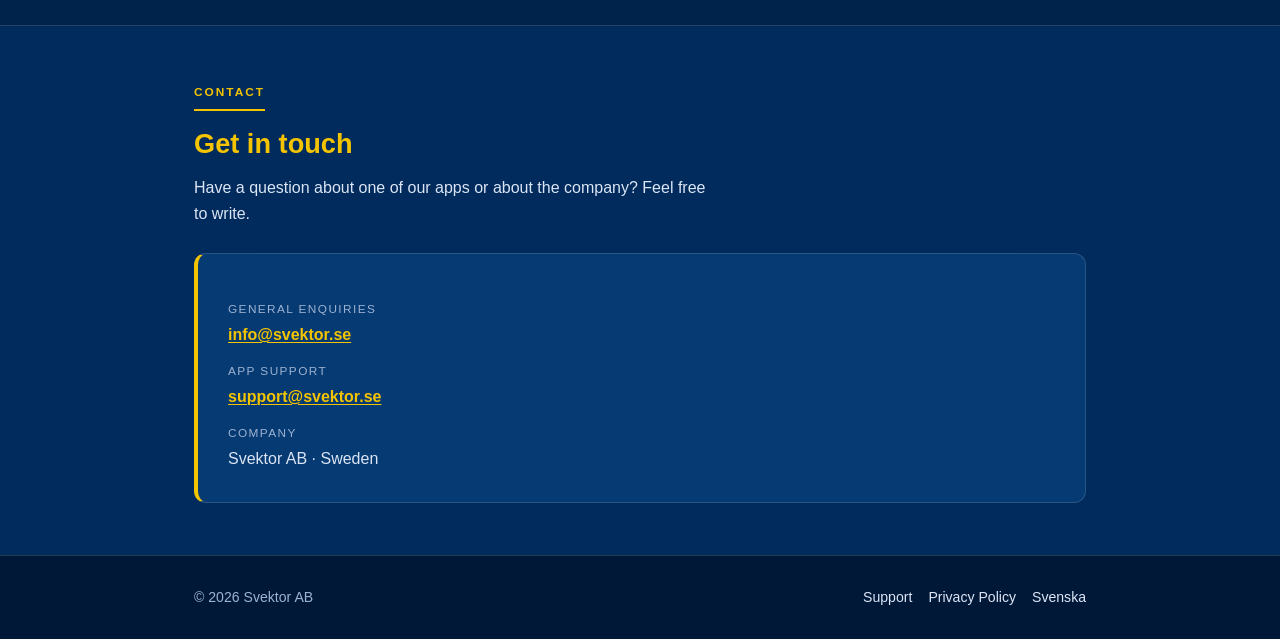
==== commit 0227ffa1: "Rätta påståenden om pris och appar Apparna har inga köp i appen och inga annonser – du får hela appe" ====
--- a/en/index.html
+++ b/en/index.html
@@ -4,7 +4,7 @@
 <meta charset="UTF-8">
 <meta name="viewport" content="width=device-width, initial-scale=1">
 <title>Svektor AB — Small apps, big value</title>
-<meta name="description" content="Svektor AB is a small, independent company that builds small apps. They run locally on your device — no accounts, no tracking, no cloud.">
+<meta name="description" content="Svektor AB is a small, independent company that builds small apps. They run locally on your device — your data stays with you, with no ads and no tracking.">
 <link rel="canonical" href="https://svektor.se/en/">
 <link rel="icon" href="/favicon.svg" type="image/svg+xml">
 <link rel="alternate" hreflang="sv" href="https://svektor.se/">
@@ -40,8 +40,8 @@
       <h1>Small apps. <span class="accent">Big value.</span></h1>
       <p>
         Svektor AB is a small, independent company that builds simple everyday apps.
-        They are built as <strong>fat clients</strong> — everything works locally on
-        your device, with no accounts and nothing sent to us.
+        They are built as <strong>fat clients</strong> — they run locally on your
+        device, with no server on our side and nothing sent to us.
       </p>
       <p class="sub">Based in Sweden.</p>
       <div class="cta-row">
@@ -61,20 +61,20 @@
       </p>
       <div class="grid two">
         <div class="card">
-          <h3>Easy to start</h3>
-          <p>No sign-up, no login. Open the app and go.</p>
+          <h3>Focused</h3>
+          <p>One clear purpose and no superfluous features.</p>
         </div>
         <div class="card">
-          <h3>Works offline</h3>
-          <p>The apps don't need an internet connection to do their job.</p>
+          <h3>No in-app purchases</h3>
+          <p>You get the whole app at once. No ads and no add-ons to unlock.</p>
         </div>
         <div class="card">
-          <h3>No subscription</h3>
-          <p>You pay once, if at all. No recurring fees.</p>
+          <h3>No server on our side</h3>
+          <p>The app does its job without depending on a service from us.</p>
         </div>
         <div class="card">
-          <h3>Built at a calm pace</h3>
-          <p>We add things when they're well thought through, not to fill a list.</p>
+          <h3>Maintained over time</h3>
+          <p>We release few apps, so we can look after them properly.</p>
         </div>
       </div>
     </div>
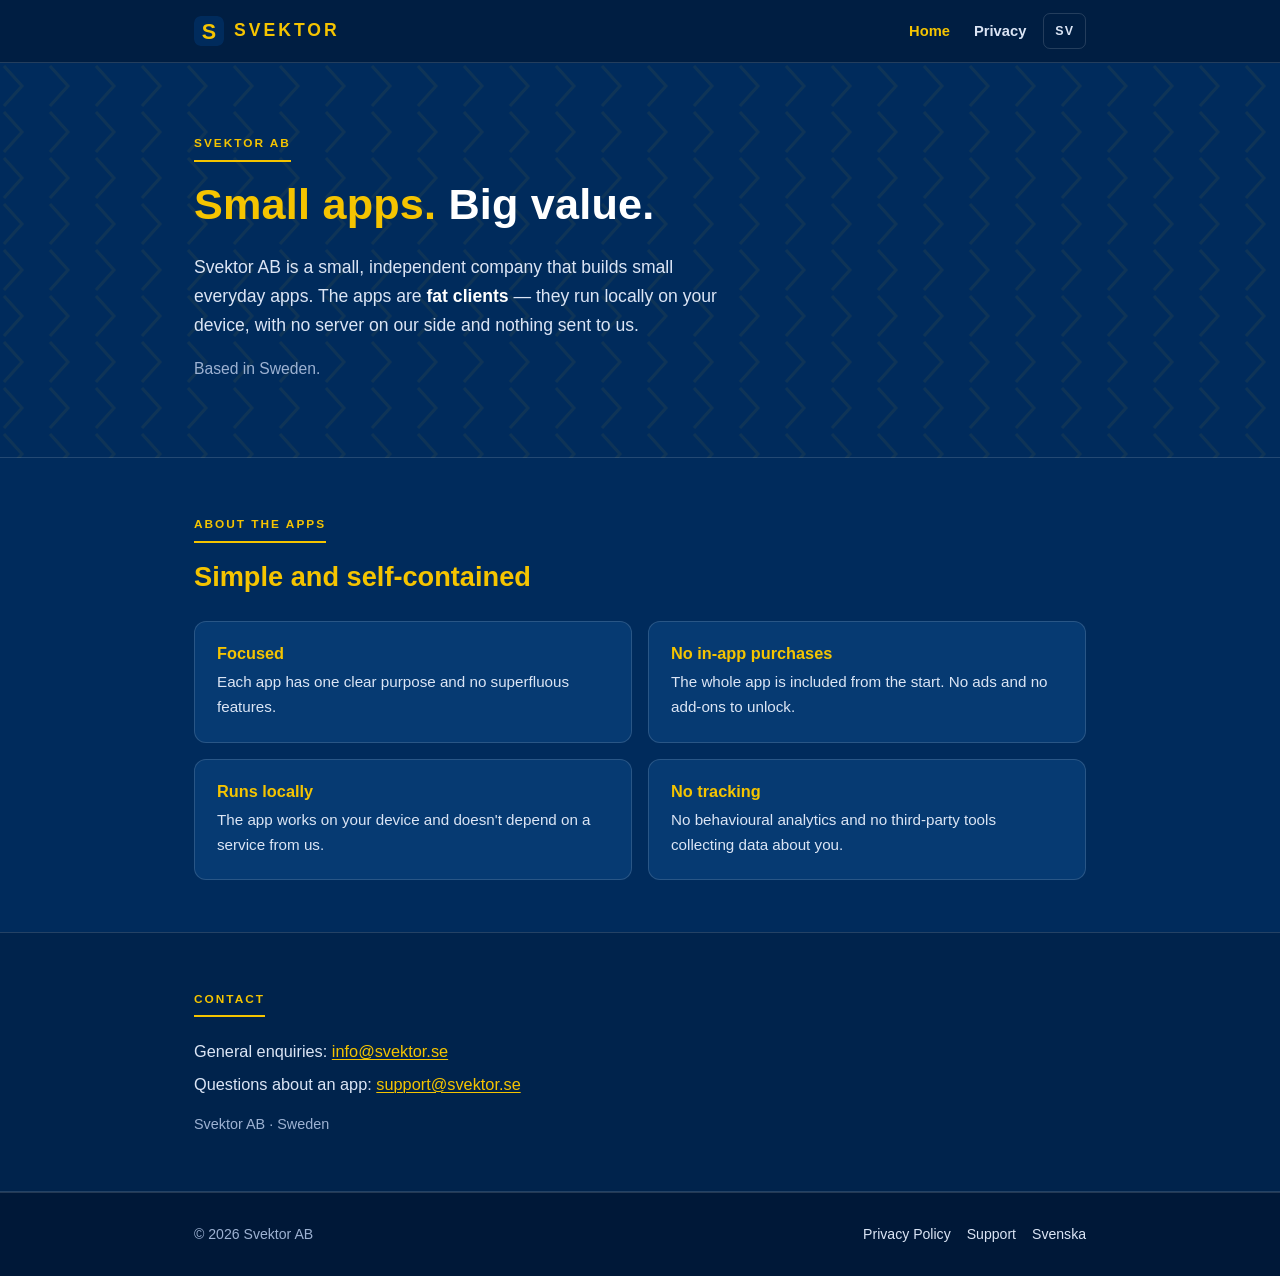
==== commit 11cfa5f5: "Nedtonad text, nya asset-sökvägar, ny ikon - Tar bort alla löften/åtaganden: ingen utlovad support, " ====
--- a/en/index.html
+++ b/en/index.html
@@ -6,10 +6,10 @@
 <title>Svektor AB — Small apps, big value</title>
 <meta name="description" content="Svektor AB is a small, independent company that builds small apps. They run locally on your device — your data stays with you, with no ads and no tracking.">
 <link rel="canonical" href="https://svektor.se/en/">
-<link rel="icon" href="/favicon.svg" type="image/svg+xml">
+<link rel="icon" href="/svektor-icon.svg" type="image/svg+xml">
 <link rel="alternate" hreflang="sv" href="https://svektor.se/">
 <link rel="alternate" hreflang="en" href="https://svektor.se/en/">
-<link rel="stylesheet" href="/assets/style.css">
+<link rel="stylesheet" href="/assets/svektor.css">
 <meta property="og:title" content="Svektor AB — Small apps, big value">
 <meta property="og:description" content="A small, independent company that builds small apps. Everything runs locally on your device.">
 <meta property="og:type" content="website">
@@ -21,12 +21,11 @@
 <header class="site-header">
   <div class="wrap">
     <a class="brand" href="/en/" aria-label="Svektor AB, home">
-      <img class="brand-mark" src="/favicon.svg" alt="" width="30" height="30">
+      <img class="brand-mark" src="/svektor-icon.svg" alt="" width="30" height="30">
       <span class="brand-name">SVEKTOR</span>
     </a>
     <nav class="site-nav" aria-label="Main menu">
       <a href="/en/" aria-current="page">Home</a>
-      <a href="/en/support.html">Support</a>
       <a href="/en/privacy.html">Privacy</a>
       <a class="lang" href="/" hreflang="sv">SV</a>
     </nav>
@@ -39,42 +38,34 @@
       <span class="eyebrow">Svektor AB</span>
       <h1>Small apps. <span class="accent">Big value.</span></h1>
       <p>
-        Svektor AB is a small, independent company that builds simple everyday apps.
-        They are built as <strong>fat clients</strong> — they run locally on your
-        device, with no server on our side and nothing sent to us.
+        Svektor AB is a small, independent company that builds small everyday apps.
+        The apps are <strong>fat clients</strong> — they run locally on your device,
+        with no server on our side and nothing sent to us.
       </p>
       <p class="sub">Based in Sweden.</p>
-      <div class="cta-row">
-        <a class="btn btn-primary" href="mailto:info@svektor.se">Contact us</a>
-        <a class="btn btn-ghost" href="/en/support.html">Support</a>
-      </div>
     </div>
   </section>
 
   <section>
     <div class="wrap">
-      <span class="eyebrow">The idea</span>
-      <h2>A small app that does one thing well</h2>
-      <p class="section-lead">
-        We think a well-considered small app can save more time and hassle than a large
-        platform. So we build few apps, keep them simple, and maintain them at a calm pace.
-      </p>
+      <span class="eyebrow">About the apps</span>
+      <h2>Simple and self-contained</h2>
       <div class="grid two">
         <div class="card">
           <h3>Focused</h3>
-          <p>One clear purpose and no superfluous features.</p>
+          <p>Each app has one clear purpose and no superfluous features.</p>
         </div>
         <div class="card">
           <h3>No in-app purchases</h3>
-          <p>You get the whole app at once. No ads and no add-ons to unlock.</p>
+          <p>The whole app is included from the start. No ads and no add-ons to unlock.</p>
         </div>
         <div class="card">
-          <h3>No server on our side</h3>
-          <p>The app does its job without depending on a service from us.</p>
+          <h3>Runs locally</h3>
+          <p>The app works on your device and doesn't depend on a service from us.</p>
         </div>
         <div class="card">
-          <h3>Maintained over time</h3>
-          <p>We release few apps, so we can look after them properly.</p>
+          <h3>No tracking</h3>
+          <p>No behavioural analytics and no third-party tools collecting data about you.</p>
         </div>
       </div>
     </div>
@@ -82,45 +73,12 @@
 
   <section class="alt">
     <div class="wrap">
-      <span class="eyebrow">How we think about your data</span>
-      <h2>It stays with you</h2>
-      <div class="grid two">
-        <div class="card">
-          <span class="num">1</span>
-          <h3>Local first</h3>
-          <p>Your information is stored on your device, not with us.</p>
-        </div>
-        <div class="card">
-          <span class="num">2</span>
-          <h3>No tracking</h3>
-          <p>No ads, no behavioural analytics, no third-party tools.</p>
-        </div>
-        <div class="card">
-          <span class="num">3</span>
-          <h3>You own the backup</h3>
-          <p>Export your data whenever you want and keep it where you want.</p>
-        </div>
-        <div class="card">
-          <span class="num">4</span>
-          <h3>Plain language</h3>
-          <p>Clear wording, no hard-to-read terms.</p>
-        </div>
-      </div>
-    </div>
-  </section>
-
-  <section>
-    <div class="wrap">
       <span class="eyebrow">Contact</span>
-      <h2>Get in touch</h2>
-      <p class="section-lead">Have a question about one of our apps or about the company? Feel free to write.</p>
-      <div class="contact-box">
-        <div class="contact-list">
-          <div><span>General enquiries</span><a href="mailto:info@svektor.se">info@svektor.se</a></div>
-          <div><span>App support</span><a href="mailto:support@svektor.se">support@svektor.se</a></div>
-          <div><span>Company</span>Svektor AB · Sweden</div>
-        </div>
-      </div>
+      <p class="contact-plain">
+        General enquiries: <a href="mailto:info@svektor.se">info@svektor.se</a><br>
+        Questions about an app: <a href="mailto:support@svektor.se">support@svektor.se</a>
+      </p>
+      <p class="contact-plain muted">Svektor AB · Sweden</p>
     </div>
   </section>
 </main>
@@ -129,8 +87,8 @@
   <div class="wrap">
     <span>© 2026 Svektor AB</span>
     <nav aria-label="Footer">
+      <a href="/en/privacy.html">Privacy Policy</a>
       <a href="/en/support.html">Support</a>
-      <a href="/en/privacy.html">Privacy Policy</a>
       <a href="/">Svenska</a>
     </nav>
   </div>
--- a/assets/svektor.css
+++ b/assets/svektor.css
@@ -0,0 +1,236 @@
+/* Svektor AB — company site
+   Same profile as the apps: navy background, signal-yellow text/accents. */
+
+:root {
+  --navy:      #002B5C;   /* page background — Försvarsmakten-inspired */
+  --navy-deep: #001E42;   /* header */
+  --navy-dark: #001838;   /* footer */
+  --navy-alt:  #00234C;   /* alternating section */
+  --surface:   #063A72;   /* cards / raised */
+  --surface-2: #0B4A8A;   /* card hover */
+  --yellow:    #F5C400;   /* signal yellow — headings & accents */
+  --yellow-hi: #FFD21F;
+  --text:      #DBE5F5;   /* body text on navy */
+  --text-dim:  #9DB2D2;
+  --line:      rgba(255, 255, 255, 0.14);
+  --radius: 12px;
+  --maxw: 940px;
+  --font: -apple-system, BlinkMacSystemFont, "Segoe UI", Roboto, Helvetica, Arial, sans-serif;
+  color-scheme: dark;
+}
+
+* { box-sizing: border-box; }
+html { scroll-behavior: smooth; }
+
+body {
+  margin: 0;
+  font-family: var(--font);
+  color: var(--text);
+  background: var(--navy);
+  line-height: 1.65;
+  -webkit-font-smoothing: antialiased;
+}
+
+h1, h2, h3 {
+  line-height: 1.2;
+  font-weight: 800;
+  color: var(--yellow);
+  margin: 0 0 .5em;
+}
+h1 { font-size: clamp(1.8rem, 4.2vw, 2.7rem); letter-spacing: .2px; }
+h2 { font-size: clamp(1.3rem, 2.6vw, 1.7rem); }
+h3 { font-size: 1.02rem; color: var(--yellow); }
+
+p { margin: 0 0 1rem; }
+strong { color: #fff; }
+
+a { color: var(--yellow); text-decoration-thickness: 1px; text-underline-offset: 2px; }
+a:hover { color: var(--yellow-hi); }
+
+:focus-visible { outline: 3px solid var(--yellow); outline-offset: 2px; border-radius: 3px; }
+
+.wrap { max-width: var(--maxw); margin: 0 auto; padding: 0 24px; }
+
+.eyebrow {
+  display: inline-block;
+  font-size: .74rem;
+  font-weight: 800;
+  letter-spacing: 2px;
+  text-transform: uppercase;
+  color: var(--yellow);
+  padding-bottom: 6px;
+  border-bottom: 2px solid var(--yellow);
+  margin-bottom: 1.1rem;
+}
+
+/* ---------- Header ---------- */
+.site-header {
+  position: sticky;
+  top: 0;
+  z-index: 20;
+  background: var(--navy-deep);
+  border-bottom: 1px solid var(--line);
+}
+.site-header .wrap {
+  display: flex;
+  align-items: center;
+  justify-content: space-between;
+  gap: 14px;
+  min-height: 62px;
+  flex-wrap: wrap;
+}
+.brand { display: inline-flex; align-items: center; gap: 10px; text-decoration: none; }
+.brand-mark { width: 30px; height: 30px; display: block; border-radius: 7px; }
+.brand-name { color: var(--yellow); font-weight: 800; font-size: 1.1rem; letter-spacing: 3px; }
+.site-nav { display: flex; align-items: center; gap: 2px; flex-wrap: wrap; }
+.site-nav a {
+  color: var(--text);
+  text-decoration: none;
+  font-weight: 600;
+  font-size: .92rem;
+  padding: 7px 11px;
+  border-radius: 7px;
+}
+.site-nav a:hover { color: #fff; background: rgba(255, 255, 255, 0.07); }
+.site-nav a[aria-current="page"] { color: var(--yellow); }
+.site-nav a.lang { border: 1px solid var(--line); letter-spacing: 1px; font-size: .78rem; margin-left: 4px; }
+
+/* ---------- Hero ---------- */
+.hero {
+  background-image:
+    url("data:image/svg+xml,%3Csvg xmlns='http://www.w3.org/2000/svg' width='46' height='46'%3E%3Cpath d='M4 3l18 20L4 43' fill='none' stroke='%23F5C400' stroke-opacity='0.06' stroke-width='3'/%3E%3C/svg%3E");
+  padding: 66px 0 60px;
+  border-bottom: 1px solid var(--line);
+}
+.hero h1 { max-width: 20ch; }
+.hero h1 .accent { color: #fff; }
+.hero p { font-size: 1.1rem; color: var(--text); max-width: 56ch; }
+.hero .sub { color: var(--text-dim); font-size: .98rem; }
+
+.cta-row { display: flex; flex-wrap: wrap; gap: 12px; margin-top: 26px; }
+.btn {
+  display: inline-block;
+  padding: 12px 22px;
+  border-radius: 9px;
+  font-weight: 700;
+  font-size: .96rem;
+  text-decoration: none;
+  border: 2px solid transparent;
+}
+.btn-primary { background: var(--yellow); color: var(--navy-deep); }
+.btn-primary:hover { background: var(--yellow-hi); color: var(--navy-deep); }
+.btn-ghost { border-color: var(--yellow); color: var(--yellow); }
+.btn-ghost:hover { background: rgba(245, 196, 0, 0.1); color: var(--yellow-hi); }
+
+/* ---------- Sections ---------- */
+section { padding: 52px 0; }
+section.alt { background: var(--navy-alt); border-block: 1px solid var(--line); }
+.section-lead { max-width: 58ch; color: var(--text); }
+
+.grid {
+  display: grid;
+  gap: 16px;
+  grid-template-columns: repeat(auto-fit, minmax(230px, 1fr));
+  margin-top: 28px;
+}
+.grid.two { grid-template-columns: repeat(2, 1fr); }
+@media (max-width: 620px) { .grid.two { grid-template-columns: 1fr; } }
+
+.card {
+  background: var(--surface);
+  border: 1px solid var(--line);
+  border-radius: var(--radius);
+  padding: 22px;
+  transition: background .15s ease;
+}
+.card:hover { background: var(--surface-2); }
+.card h3 { margin-bottom: .35rem; }
+.card p { color: var(--text); margin: 0; font-size: .95rem; }
+.card .num {
+  display: inline-flex;
+  align-items: center;
+  justify-content: center;
+  width: 32px; height: 32px;
+  border-radius: 8px;
+  background: var(--yellow);
+  color: var(--navy-deep);
+  font-weight: 800;
+  margin-bottom: 12px;
+}
+
+/* ---------- Contact ---------- */
+.contact-box {
+  background: var(--surface);
+  border: 1px solid var(--line);
+  border-left: 4px solid var(--yellow);
+  border-radius: var(--radius);
+  padding: 30px;
+  margin-top: 26px;
+}
+.contact-list { display: grid; gap: 14px; margin-top: 16px; }
+.contact-list div { font-size: 1rem; }
+.contact-list span {
+  display: block;
+  font-size: .74rem;
+  letter-spacing: 1.4px;
+  text-transform: uppercase;
+  color: var(--text-dim);
+  margin-bottom: 2px;
+}
+.contact-list a { font-weight: 700; }
+
+/* ---------- Prose (support / privacy) ---------- */
+.prose { max-width: 68ch; }
+.prose h2 { margin-top: 2rem; }
+.prose h3 { margin-top: 1.5rem; color: #fff; }
+.prose ul { padding-left: 1.2rem; }
+.prose li { margin-bottom: .4rem; }
+.prose .updated {
+  font-size: .9rem;
+  color: var(--text-dim);
+  border-left: 3px solid var(--yellow);
+  padding-left: 12px;
+}
+.callout {
+  background: var(--surface);
+  border: 1px solid var(--line);
+  border-left: 4px solid var(--yellow);
+  border-radius: 8px;
+  padding: 16px 18px;
+  margin: 1.4rem 0;
+}
+.callout p { margin: 0; color: var(--text); }
+
+/* ---------- Plain contact block ---------- */
+.contact-plain { font-size: 1.02rem; line-height: 2; margin: 0; }
+.contact-plain.muted { color: var(--text-dim); font-size: .9rem; margin-top: 10px; }
+
+/* ---------- Footer ---------- */
+.site-footer {
+  background: var(--navy-dark);
+  border-top: 1px solid var(--line);
+  color: var(--text-dim);
+  padding: 30px 0;
+  font-size: .88rem;
+}
+.site-footer .wrap {
+  display: flex;
+  flex-wrap: wrap;
+  gap: 10px 22px;
+  align-items: center;
+  justify-content: space-between;
+}
+.site-footer a { color: var(--text); text-decoration: none; }
+.site-footer a:hover { color: var(--yellow); }
+.site-footer nav { display: flex; gap: 16px; flex-wrap: wrap; }
+
+@media (max-width: 560px) {
+  .brand-name { letter-spacing: 2px; font-size: 1rem; }
+  section { padding: 40px 0; }
+  .hero { padding: 48px 0 44px; }
+  .contact-box, .card { padding: 18px; }
+}
+@media (prefers-reduced-motion: reduce) {
+  html { scroll-behavior: auto; }
+  .card { transition: none; }
+}
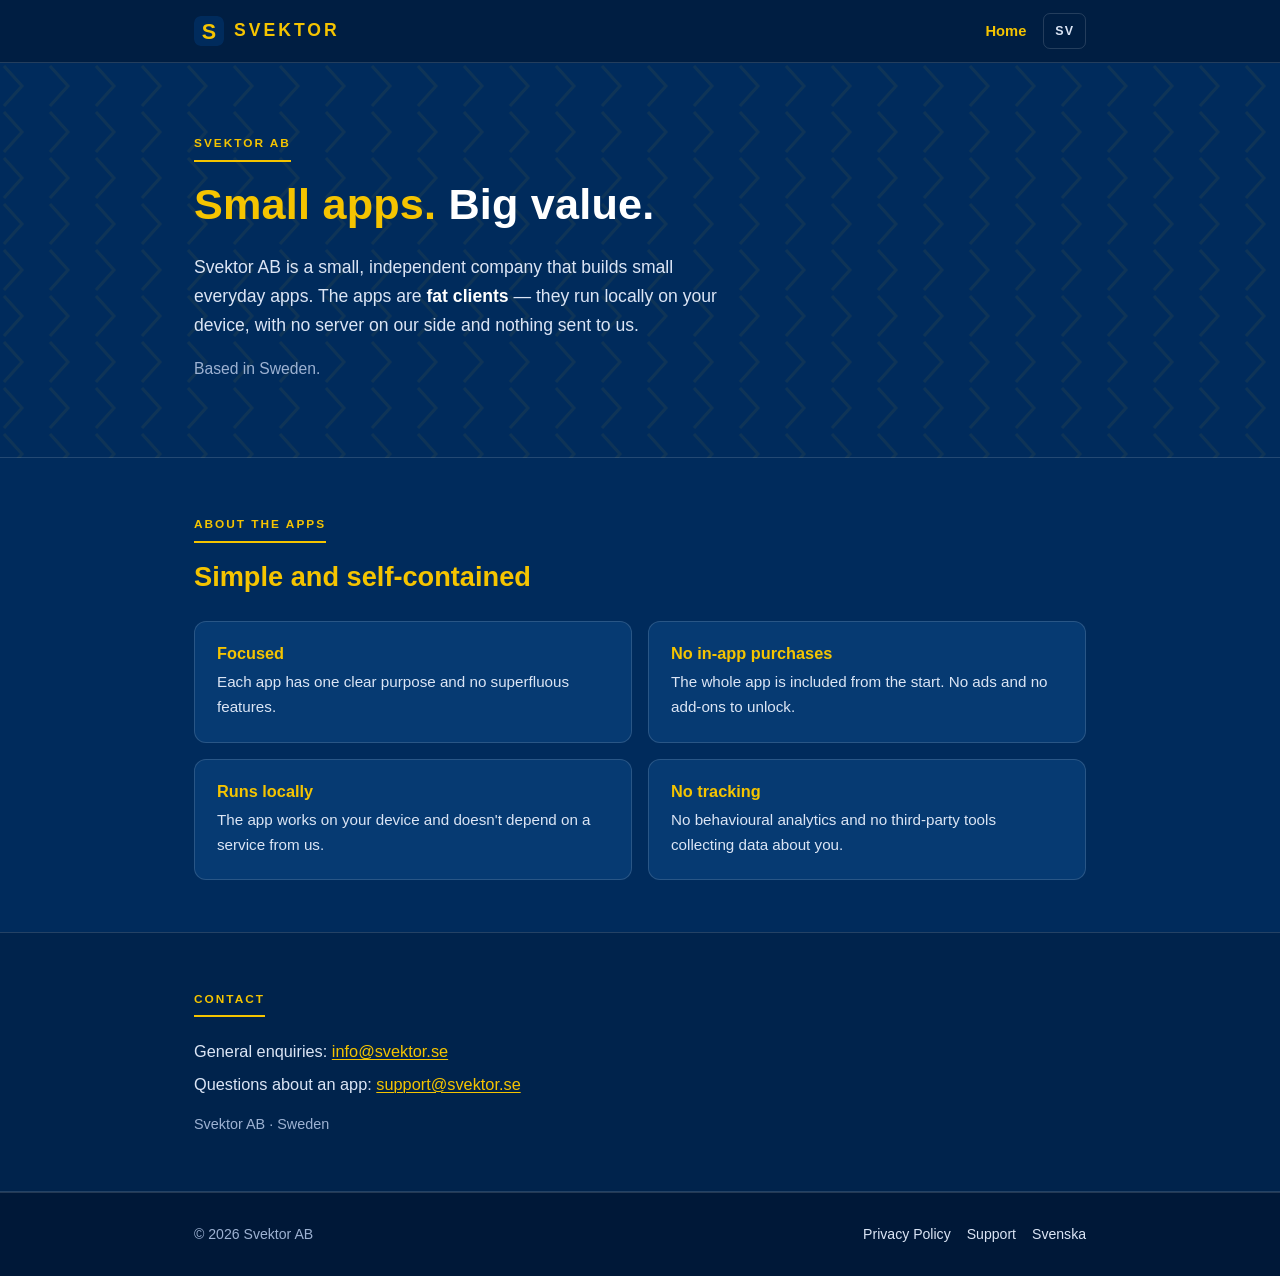
==== commit 1bf767ec: "Flytta integritet/support till sidfoten, ur toppmenyn Toppmenyn blir Hem + språkval. Integritetspoli" ====
--- a/en/index.html
+++ b/en/index.html
@@ -26,7 +26,6 @@
     </a>
     <nav class="site-nav" aria-label="Main menu">
       <a href="/en/" aria-current="page">Home</a>
-      <a href="/en/privacy.html">Privacy</a>
       <a class="lang" href="/" hreflang="sv">SV</a>
     </nav>
   </div>
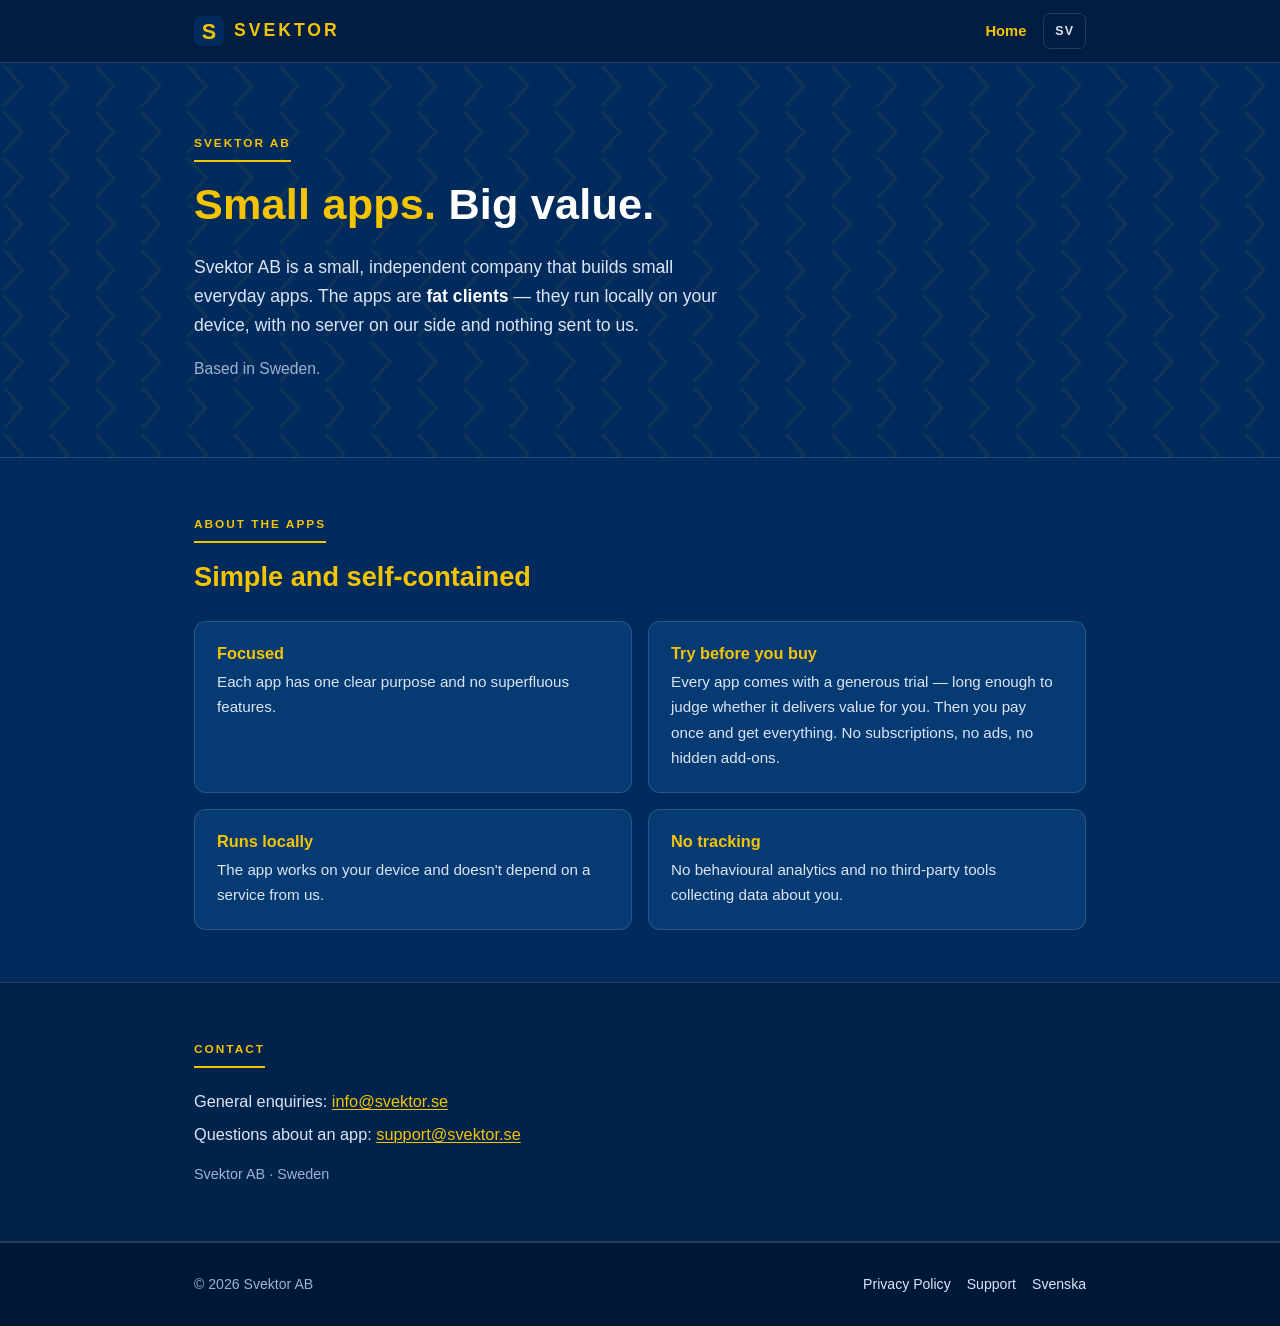
==== commit 3104dfb4: "Update pricing message: replace "no IAP" with "try before you buy" The old "Inga köp i appen / No in" ====
--- a/en/index.html
+++ b/en/index.html
@@ -55,8 +55,8 @@
           <p>Each app has one clear purpose and no superfluous features.</p>
         </div>
         <div class="card">
-          <h3>No in-app purchases</h3>
-          <p>The whole app is included from the start. No ads and no add-ons to unlock.</p>
+          <h3>Try before you buy</h3>
+          <p>Every app comes with a generous trial — long enough to judge whether it delivers value for you. Then you pay once and get everything. No subscriptions, no ads, no hidden add-ons.</p>
         </div>
         <div class="card">
           <h3>Runs locally</h3>
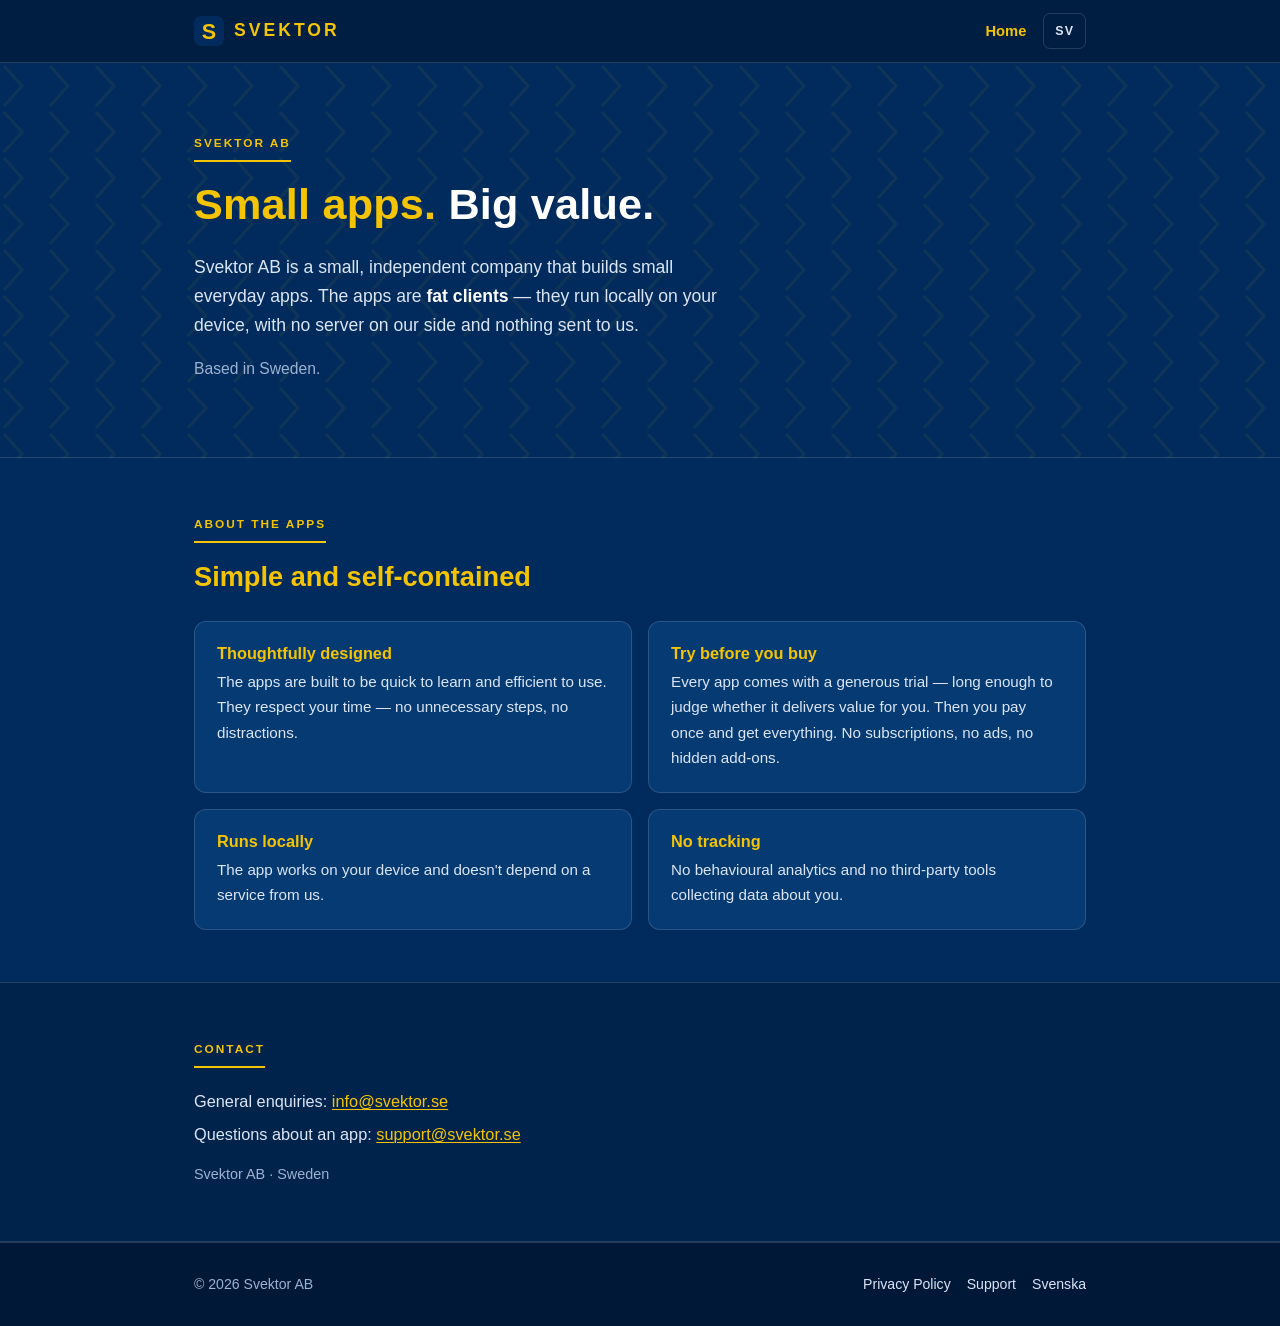
==== commit 41d10242: "Rephrase "Focused" card to "Thoughtfully designed / Genomtänkta" Shifts emphasis from feature-scarci" ====
--- a/en/index.html
+++ b/en/index.html
@@ -51,8 +51,8 @@
       <h2>Simple and self-contained</h2>
       <div class="grid two">
         <div class="card">
-          <h3>Focused</h3>
-          <p>Each app has one clear purpose and no superfluous features.</p>
+          <h3>Thoughtfully designed</h3>
+          <p>The apps are built to be quick to learn and efficient to use. They respect your time — no unnecessary steps, no distractions.</p>
         </div>
         <div class="card">
           <h3>Try before you buy</h3>
